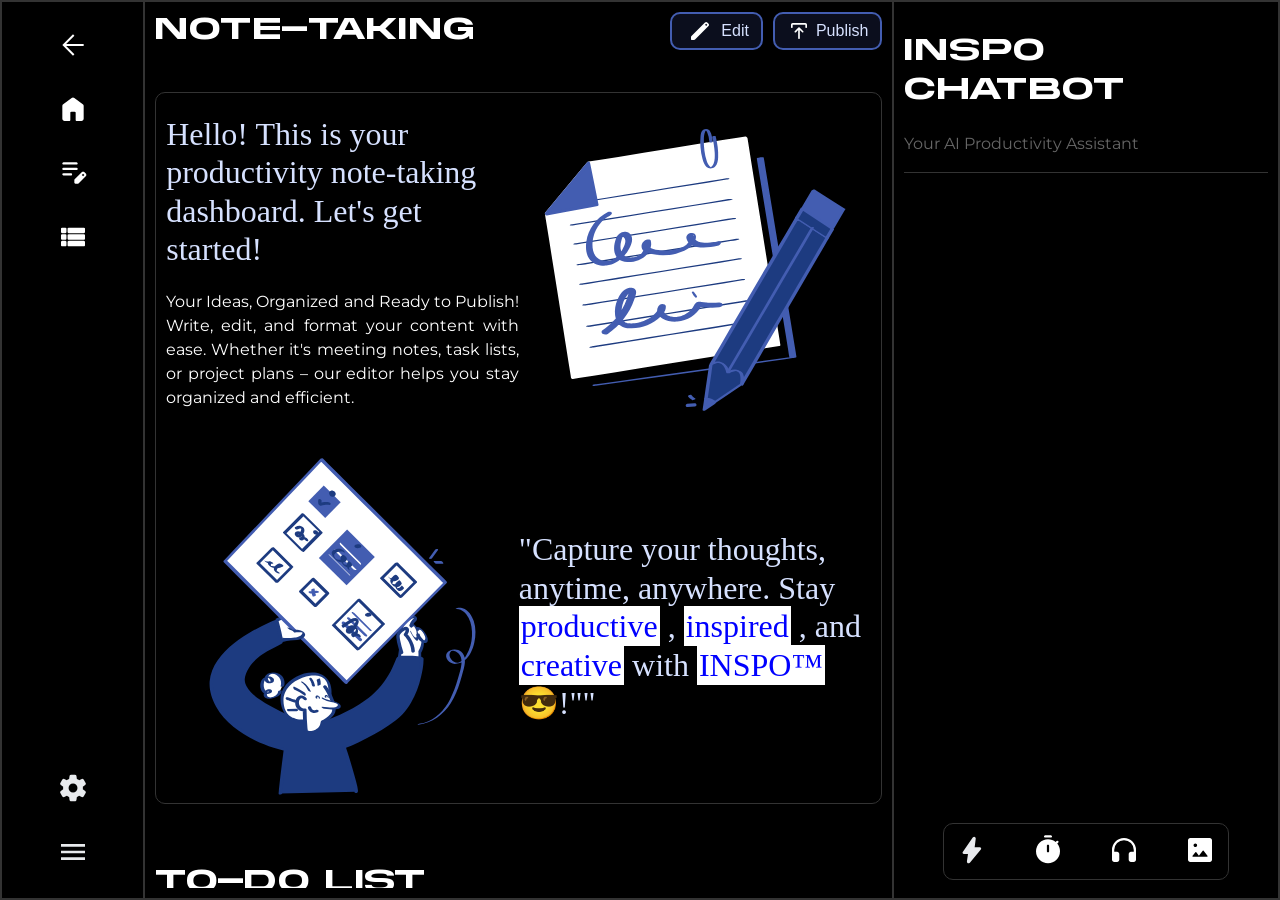
==== v2/src/index.html @ 45ead576 "Add files via upload" ====
<!DOCTYPE html>
<html lang="en">
<head>
    <meta charset="UTF-8">
    <meta name="viewport" content="width=device-width, initial-scale=1.0">
    <title>INSPO</title>
    <link rel="stylesheet" href="/v2/src/style.css">
    <link href="https://cdn.quilljs.com/1.3.6/quill.snow.css" rel="stylesheet">
    <link rel="stylesheet" href="https://cdnjs.cloudflare.com/ajax/libs/font-awesome/6.5.2/css/all.min.css" integrity="sha512-SnH5WK+bZxgPHs44uWIX+LLJAJ9/2PkPKZ5QiAj6Ta86w+fsb2TkcmfRyVX3pBnMFcV7oQPJkl9QevSCWr3W6A==" crossorigin="anonymous" referrerpolicy="no-referrer" />
</head>
<body>
    <div class="container__layout">
        <div class="layout__items">
            <div class="layout__items-item item1">
                <div class="container__sidebar">
                    <div class="sidebar__item item1">
                        <button onclick="scrollIntoSection()" class="sidebar__scrollbtn" data-target="back">
                            <svg xmlns="http://www.w3.org/2000/svg" height="32px" viewBox="0 -960 960 960" width="32px" fill="#fff"><path d="m274-450 248 248-42 42-320-320 320-320 42 42-248 248h526v60H274Z"/></svg>
                        </button>
                        <button onclick="scrollIntoSection()" class="sidebar__scrollbtn" data-target="home">
                            <svg xmlns="http://www.w3.org/2000/svg" height="32px" viewBox="0 -960 960 960" width="32px" fill="#fff"><path d="M160-186.67v-380q0-15.83 7.08-30 7.09-14.16 19.59-23.33L440-810q17.45-13.33 39.89-13.33T520-810l253.33 190q12.5 9.17 19.59 23.33 7.08 14.17 7.08 30v380q0 27.5-19.58 47.09Q760.83-120 733.33-120h-140q-14.16 0-23.75-9.58-9.58-9.59-9.58-23.75v-213.34q0-14.16-9.58-23.75-9.59-9.58-23.75-9.58h-93.34q-14.16 0-23.75 9.58-9.58 9.59-9.58 23.75v213.34q0 14.16-9.58 23.75-9.59 9.58-23.75 9.58h-140q-27.5 0-47.09-19.58Q160-159.17 160-186.67Z"/></svg>
                        </button>
                        <!-- Note-taking -->
                        <button onclick="scrollIntoSection()" class="sidebar__scrollbtn" data-target="text-editor">
                            <svg xmlns="http://www.w3.org/2000/svg" height="32px" viewBox="0 -960 960 960" width="32px" fill="#fff"><path d="M193.33-406.67q-14.16 0-23.75-9.61-9.58-9.62-9.58-23.84 0-14.21 9.58-23.71 9.59-9.5 23.75-9.5H420q14.17 0 23.75 9.61 9.58 9.62 9.58 23.84 0 14.21-9.58 23.71t-23.75 9.5H193.33Zm0-163.33q-14.16 0-23.75-9.62-9.58-9.61-9.58-23.83 0-14.22 9.58-23.72 9.59-9.5 23.75-9.5h393.34q14.16 0 23.75 9.62 9.58 9.62 9.58 23.83 0 14.22-9.58 23.72-9.59 9.5-23.75 9.5H193.33Zm0-163.33q-14.16 0-23.75-9.62-9.58-9.62-9.58-23.83 0-14.22 9.58-23.72 9.59-9.5 23.75-9.5h393.34q14.16 0 23.75 9.62 9.58 9.61 9.58 23.83 0 14.22-9.58 23.72-9.59 9.5-23.75 9.5H193.33Zm326.67 540v-76q0-6.38 2.33-12.36 2.34-5.98 7.67-11.31l210.74-209.85q9.08-9.08 20.17-13.11Q772-520 783-520q12 0 23 4.5t20 13.5l37 37q8.67 9 12.83 20 4.17 11 4.17 22t-4.33 22.5q-4.34 11.5-13.39 20.58L653-170q-5.33 5.33-11.31 7.67-5.98 2.33-12.36 2.33h-76q-14.16 0-23.75-9.58-9.58-9.59-9.58-23.75ZM783-384l37-39-37-37-38 38 38 38ZM580-220h38l121-122-18-19-19-18-122 121v38Zm0 0v-38l122-121 37 37-121 122h-38Z"/></svg>
                        </button> 
                        <!-- To-do list -->
                        <button onclick="scrollIntoSection()" class="sidebar__scrollbtn" data-target="todo-list">
                            <svg xmlns="http://www.w3.org/2000/svg" height="32px" viewBox="0 -960 960 960" width="32px" fill="#fff"><path d="M840-480ZM153.33-595.33q-14.16 0-23.75-9.59-9.58-9.58-9.58-23.75v-98q0-14.16 9.58-23.75 9.59-9.58 23.75-9.58h97.34q14.16 0 23.75 9.58 9.58 9.59 9.58 23.75v98q0 14.17-9.58 23.75-9.59 9.59-23.75 9.59h-97.34Zm197.34 0q-14.17 0-23.75-9.59-9.59-9.58-9.59-23.75v-98q0-14.16 9.59-23.75 9.58-9.58 23.75-9.58h456q14.16 0 23.75 9.58 9.58 9.59 9.58 23.75v98q0 14.17-9.58 23.75-9.59 9.59-23.75 9.59h-456Zm0 197.33q-14.17 0-23.75-9.58-9.59-9.59-9.59-23.75v-97.34q0-14.16 9.59-23.75 9.58-9.58 23.75-9.58h456q14.16 0 23.75 9.58 9.58 9.59 9.58 23.75v97.34q0 14.16-9.58 23.75-9.59 9.58-23.75 9.58h-456Zm0 198q-14.17 0-23.75-9.58-9.59-9.59-9.59-23.75v-98q0-14.17 9.59-23.75 9.58-9.59 23.75-9.59h456q14.16 0 23.75 9.59 9.58 9.58 9.58 23.75v98q0 14.16-9.58 23.75-9.59 9.58-23.75 9.58h-456Zm-197.34 0q-14.16 0-23.75-9.58-9.58-9.59-9.58-23.75v-98q0-14.17 9.58-23.75 9.59-9.59 23.75-9.59h97.34q14.16 0 23.75 9.59 9.58 9.58 9.58 23.75v98q0 14.16-9.58 23.75-9.59 9.58-23.75 9.58h-97.34Zm0-198q-14.16 0-23.75-9.58-9.58-9.59-9.58-23.75v-97.34q0-14.16 9.58-23.75 9.59-9.58 23.75-9.58h97.34q14.16 0 23.75 9.58 9.58 9.59 9.58 23.75v97.34q0 14.16-9.58 23.75-9.59 9.58-23.75 9.58h-97.34Z"/></svg>
                        </button> 
                    </div>
                    <div class="sidebar__item item2">
                        <button onclick="scrollIntoSection()" class="sidebar__scrollbtn" data-target="setting">
                            <svg xmlns="http://www.w3.org/2000/svg" height="32px" viewBox="0 -960 960 960" width="32px" fill="#e8eaed"><path d="M425-80q-18.33 0-32.17-12-13.83-12-16.5-30l-13-84.67q-17-6.33-34.83-16.66-17.83-10.34-32.17-21.67l-78 35.33Q200.67-202 183-208q-17.67-6-27.67-22.33L101-327q-10-16.33-5.67-34.33 4.34-18 19.34-29.67l71-52.67q-1.67-8.33-2-18.16-.34-9.84-.34-18.17 0-8.33.34-18.17.33-9.83 2-18.16l-71-52.67q-15-11.67-19.34-29.67Q91-616.67 101-633l54.33-96.67Q165.33-746 183-752t35.33 1.67l78 35.33q14.34-11.33 32.34-21.67 18-10.33 34.66-16l13-85.33q2.67-18 16.5-30 13.84-12 32.17-12h110q18.33 0 32.17 12 13.83 12 16.5 30l13 84.67q17 6.33 35.16 16.33 18.17 10 31.84 22l78-35.33q17.66-7.67 35-1.67Q794-746 804-729.67L859-633q10 16.33 5.67 34.67Q860.33-580 845.33-569l-71 51.33q1.67 9 2 18.84.34 9.83.34 18.83 0 9-.34 18.5Q776-452 774-443l71 52q15 11 19.33 29.33 4.34 18.34-5.66 34.67L804-230.33Q794-214 776.33-208q-17.66 6-35.33-1.67L663.67-245q-14.34 11.33-32 22-17.67 10.67-35 16.33l-13 84.67q-2.67 18-16.5 30Q553.33-80 535-80H425Zm55.67-266.67q55.33 0 94.33-39T614-480q0-55.33-39-94.33t-94.33-39q-55.67 0-94.5 39-38.84 39-38.84 94.33t38.84 94.33q38.83 39 94.5 39Z"/></svg>
                        </button> 
                        <button onclick="scrollIntoSection()" class="sidebar__scrollbtn" data-target="menu">
                            <svg xmlns="http://www.w3.org/2000/svg" height="32px" viewBox="0 -960 960 960" width="32px" fill="#e8eaed"><path d="M120-240v-80h720v80H120Zm0-200v-80h720v80H120Zm0-200v-80h720v80H120Z"/></svg>
                        </button> 
                    </div>
                </div>
            </div>
            <div class="layout__items-item item2">
                <div class="view">
                    <div class="container__text-editor" id="text-editor">
                        <div class="text-editor__toolbar">
                            <h1>Note-taking</h1>
                            <div class="toolbar-btn">
                                <button id="toggleButton">
                                    <svg xmlns="http://www.w3.org/2000/svg" height="24px" viewBox="0 -960 960 960" width="32px" fill="#fff"><path d="M153.33-120q-14.33 0-23.83-9.5-9.5-9.5-9.5-23.83v-81q0-13.34 5.33-25.84 5.34-12.5 14.34-21.5l539.66-538.66q9.34-9 21.5-14 12.17-5 25.5-5 12.67 0 25 5 12.34 5 22 14.33L821-772q10 9.67 14.5 22t4.5 24.67q0 12.66-4.83 25.16-4.84 12.5-14.17 21.84L281.67-139.67q-9 9-21.5 14.34-12.5 5.33-25.84 5.33h-81Zm574-560.67L772.67-726l-46-46-45.34 45.33 46 46Z"/></svg>
                                    Edit
                                </button>
                                <button id="saveButton">
                                    <svg xmlns="http://www.w3.org/2000/svg" height="24px" viewBox="0 -960 960 960" width="24px" fill="#fff"><path d="m446.67-516-91 91q-9.87 10-23.44 9.5-13.56-.5-23.82-10.5-9.41-10-9.58-23.67-.16-13.66 9.84-23.66l148-148q5.33-5.34 11.09-7.5 5.75-2.17 12.33-2.17t12.24 2.17q5.67 2.16 11 7.5L652-472.67q10 10 9.83 23.34-.16 13.33-9.57 23.33-10.26 10-24.09 10.17-13.84.16-23.84-9.84l-91-90.33v322.67q0 14.16-9.61 23.75-9.62 9.58-23.84 9.58-14.21 0-23.71-9.58-9.5-9.59-9.5-23.75V-516ZM160-631.33v-102q0-27 19.83-46.84Q199.67-800 226.67-800h506.66q27 0 46.84 19.83Q800-760.33 800-733.33v102q0 14.16-9.62 23.75-9.61 9.58-23.83 9.58-14.22 0-23.72-9.58-9.5-9.59-9.5-23.75v-102H226.67v102q0 14.16-9.62 23.75-9.62 9.58-23.83 9.58-14.22 0-23.72-9.58-9.5-9.59-9.5-23.75Z"/></svg>
                                    Publish
                                </button>
                            </div>
                        </div>
                        <div class="editor-container">
                            <div id="editor"></div>
                        </div>
                        <div class="output">
                            <div class="output__content" id="outputContent">
                                <!-- Default welcome message displayed in output -->
                                <div class="content__header">
                                    <div class="header-item">
                                        <h1>Hello! This is your productivity note-taking dashboard. Let's get started!</h1>
                                        <p>
                                            Your Ideas, Organized and Ready to Publish!
                                            Write, edit, and format your content with ease. Whether it's meeting notes, 
                                            task lists, or project plans – our editor helps you stay organized and efficient. 
                                        </p>
                                    </div>
                                    <div class="header-item">
                                        <img src="/v2/static/svg/illustration-note-taking-2.svg" alt="">
                                    </div>
                                </div>
                                <div class="content__footer">
                                    <img src="/v2/static/svg/illustration-text-editor.svg" alt="svg">
                                    <h1>
                                        "Capture your thoughts, anytime, anywhere.
                                        Stay <span>productive</span> , <span>inspired</span> , and 
                                        <span>creative</span> with <span>INSPO™</span> 😎!""
                                    </h1>
                                </div>
                            </div>                                                                                                                                                                                                                                                                                          
                        </div>
                    </div>
                    <div style="margin: 20px; padding: 10px;" class="space"></div>
                    <div class="container__todolist" id="todo-list">
                        <h1>To-Do List</h1>
                        <div class="todolist__header">
                            <p>Manage your to-do list</p>
                            <div class="header-date">
                                <svg xmlns="http://www.w3.org/2000/svg" height="24px" viewBox="0 -960 960 960" width="24px" fill="#e8eaed"><path d="M480-400q-17 0-28.5-11.5T440-440q0-17 11.5-28.5T480-480q17 0 28.5 11.5T520-440q0 17-11.5 28.5T480-400Zm-160 0q-17 0-28.5-11.5T280-440q0-17 11.5-28.5T320-480q17 0 28.5 11.5T360-440q0 17-11.5 28.5T320-400Zm320 0q-17 0-28.5-11.5T600-440q0-17 11.5-28.5T640-480q17 0 28.5 11.5T680-440q0 17-11.5 28.5T640-400ZM480-240q-17 0-28.5-11.5T440-280q0-17 11.5-28.5T480-320q17 0 28.5 11.5T520-280q0 17-11.5 28.5T480-240Zm-160 0q-17 0-28.5-11.5T280-280q0-17 11.5-28.5T320-320q17 0 28.5 11.5T360-280q0 17-11.5 28.5T320-240Zm320 0q-17 0-28.5-11.5T600-280q0-17 11.5-28.5T640-320q17 0 28.5 11.5T680-280q0 17-11.5 28.5T640-240ZM180-80q-24 0-42-18t-18-42v-620q0-24 18-42t42-18h65v-60h65v60h340v-60h65v60h65q24 0 42 18t18 42v620q0 24-18 42t-42 18H180Zm0-60h600v-430H180v430Z"/></svg>
                                <div class="date" id="currentDate"></div>
                            </div>
                        </div>
                        <div class="container__toolbar">
                            <input type="text" id="taskInput" placeholder="Enter a new task">
                            <div class="toolbar__btn">
                                <button class="btn" onclick="addTask()">
                                    <svg xmlns="http://www.w3.org/2000/svg" height="24px" viewBox="0 -960 960 960" width="24px" fill="#fff"><path d="M446.67-446.67H233.33q-14.16 0-23.75-9.61-9.58-9.62-9.58-23.84 0-14.21 9.58-23.71 9.59-9.5 23.75-9.5h213.34v-213.34q0-14.16 9.61-23.75 9.62-9.58 23.84-9.58 14.21 0 23.71 9.58 9.5 9.59 9.5 23.75v213.34h213.34q14.16 0 23.75 9.61 9.58 9.62 9.58 23.84 0 14.21-9.58 23.71-9.59 9.5-23.75 9.5H513.33v213.34q0 14.16-9.61 23.75-9.62 9.58-23.84 9.58-14.21 0-23.71-9.58-9.5-9.59-9.5-23.75v-213.34Z"/></svg>
                                    Add
                                </button>
                                <button class="btn" id="clearAll" onclick="clearAllTasks()">
                                    <svg xmlns="http://www.w3.org/2000/svg" height="24px" viewBox="0 -960 960 960" width="24px" fill="#fff"><path d="M153.33-280q-14.16 0-23.75-9.62-9.58-9.61-9.58-23.83 0-14.22 9.58-23.72 9.59-9.5 23.75-9.5h493.34q14.16 0 23.75 9.62 9.58 9.62 9.58 23.83 0 14.22-9.58 23.72-9.59 9.5-23.75 9.5H153.33Zm80-166.67q-14.16 0-23.75-9.61-9.58-9.62-9.58-23.84 0-14.21 9.58-23.71 9.59-9.5 23.75-9.5h493.34q14.16 0 23.75 9.61 9.58 9.62 9.58 23.84 0 14.21-9.58 23.71-9.59 9.5-23.75 9.5H233.33Zm80-166.66q-14.16 0-23.75-9.62-9.58-9.62-9.58-23.83 0-14.22 9.58-23.72 9.59-9.5 23.75-9.5h493.34q14.16 0 23.75 9.62 9.58 9.61 9.58 23.83 0 14.22-9.58 23.72-9.59 9.5-23.75 9.5H313.33Z"/></svg>
                                    Clear All
                                </button>
                            </div>
                        </div>
                        <ul id="taskList"></ul>
                    </div>
                    <script src="/v2/components/to-do-list/todoList.js"></script>
                    <!-- Include the Quill library -->
                    <script src="https://cdn.quilljs.com/1.3.6/quill.js"></script>
                    <script type="module" src="/v2/components/text-editor/textEditor.js"></script>
                </div>
            </div>
            <div class="layout__items-item item3">
                <div class="view">
                    <div class="container__panel">
                        <div class="panel__items">
                            <div class="panel-item">
                                <h1>Inspo Chatbot</h1>
                                <p style="color: var(--base-pure-tide-40-black);">Your AI Productivity Assistant</p>
                                <iframe id="chatbot" class="chatbot" width="100%" height="800px" src="https://socialist-dev.github.io/inspo-chatbot-v1/" frameborder="0"></iframe>
                            </div>
                            <div class="panel-item" id="pomodoro">
                                <h1>Pomofocus</h1>
                                <p style="color: var(--base-pure-tide-40-black);">Productive with Pomodoro</p>
                                <iframe id="pomodoroApp" style="border-radius: 12px;" scrolling="no" width="100%" height="500" src="https://pomofocus.io/" frameborder="0" loading="lazy"></iframe>
                            </div>
                            <div class="panel-item" id="music">
                                <h1>Mood</h1>
                                <div class="item__header">
                                    <p style="color: var(--base-pure-tide-40-black)">Boost Your Groove</p>
                                    <div class="header-btn">
                                        <div class="music-btn spotify-btn">
                                            <i onclick="switchIntoSpotify()" class="fa-brands fa-spotify fa-xl"></i>
                                            <p>Spotify</p>
                                        </div>
                                        <div class="music-btn soundcloud-btn">
                                            <i onclick="switchIntoSoundCloud()" class="fa-brands fa-soundcloud fa-xl" ></i>
                                            <p>SoundCloud</p>
                                        </div>
                                    </div>
                                </div>
                                <iframe id="music-player" style="border-radius:12px" src="https://open.spotify.com/embed/playlist/0EncHaaOPWyUSvpvwFRaS2?utm_source=generator&theme=0" width="100%" height="500" frameBorder="0" allowfullscreen="" allow="autoplay; clipboard-write; encrypted-media; fullscreen; picture-in-picture" loading="lazy"></iframe>
                                <script>
                                    function switchIntoSpotify() {
                                        document.getElementById("music-player").src = "https://open.spotify.com/embed/playlist/0EncHaaOPWyUSvpvwFRaS2?utm_source=generator&theme=0"
                                    }
                                    function switchIntoSoundCloud() {
                                        document.getElementById("music-player").src = "https://w.soundcloud.com/player/?url=https%3A//api.soundcloud.com/playlists/1711063551&color=%23ff5500&auto_play=true&hide_related=false&show_comments=true&show_user=true&show_reposts=false&show_teaser=true"
                                    }
                                </script>
                            </div>
                            <div class="panel-item">
                                <h1>Visuals</h1>
                                <img id="visual"
                                    loading="lazy" 
                                    src="/v2/static/img/logo.jpg" 
                                    alt="alt"
                                    style=" 
                                        width: 100%;
                                        height: 100vh;
                                        object-fit: cover; 
                                        object-position: center;  
                                        "
                                /> 
                            </div>
                            <!-- <div class="panel-item">
                                <h1>Cine</h1>
                            </div> -->
                        </div>
                        <div class="panel__btn">
                            <button onclick="scrollIntoSection()" style="background: none; border: none;" class="sidebar__scrollbtn" data-target="chatbot">
                                <svg xmlns="http://www.w3.org/2000/svg" height="32px" viewBox="0 -960 960 960" width="32px" fill="#e8eaed"><path d="M360-360H236q-24 0-35.5-21.5T203-423l299-430q10-14 26-19.5t33 .5q17 6 25 21t6 32l-32 259h155q26 0 36.5 23t-6.5 43L416-100q-11 13-27 17t-31-3q-15-7-23.5-21.5T328-139l32-221Z"/></svg>
                            </button>
                            <button onclick="scrollIntoSection()" style="background: none; border: none;" class="sidebar__scrollbtn" data-target="pomodoro">
                                <svg xmlns="http://www.w3.org/2000/svg" height="32px" viewBox="0 -960 960 960" width="32px" fill="#fff"><path d="M393.33-853.33q-14.16 0-23.75-9.62-9.58-9.62-9.58-23.83 0-14.22 9.58-23.72 9.59-9.5 23.75-9.5h173.34q14.16 0 23.75 9.62 9.58 9.61 9.58 23.83 0 14.22-9.58 23.72-9.59 9.5-23.75 9.5H393.33Zm86.79 444.66q14.21 0 23.71-9.58t9.5-23.75v-166.67q0-14.16-9.61-23.75-9.62-9.58-23.84-9.58-14.21 0-23.71 9.58-9.5 9.59-9.5 23.75V-442q0 14.17 9.61 23.75 9.62 9.58 23.84 9.58Zm-.12 328q-74 0-139.5-28.5T226-186.67q-49-49-77.5-114.5T120-440.67q0-74 28.5-139.5t77.5-114.5q49-49 114.5-77.5t139.5-28.5q65.33 0 123.33 21.34 58 21.33 105.34 60.66L738-748q9.67-9.67 23.67-9.67 14 0 23.66 9.67 9.67 9.67 9.67 23.67 0 14-9.67 23.66L756-671.33Q792.67-628 816.33-571 840-514 840-440.67q0 74-28.5 139.5T734-186.67q-49 49-114.5 77.5T480-80.67Z"/></svg>
                            </button>
                            <button onclick="scrollIntoSection()" style="background: none; border: none;" class="sidebar__scrollbtn" data-target="music">
                                <svg xmlns="http://www.w3.org/2000/svg" height="32px" viewBox="0 -960 960 960" width="32px" fill="#fff"><path d="M272-120h-85.33q-27 0-46.84-19.83Q120-159.67 120-186.67V-480q0-75 28.5-140.5t77-114q48.5-48.5 114-77T480-840q75 0 140.5 28.5t114 77q48.5 48.5 77 114T840-480v293.33q0 27-19.83 46.84Q800.33-120 773.33-120H688q-27.5 0-47.08-19.58-19.59-19.59-19.59-47.09v-170.66q0-27.5 19.59-47.09Q660.5-424 688-424h85.33v-56q0-122.57-85.38-207.95T480-773.33q-122.57 0-207.95 85.38T186.67-480v56H272q27.5 0 47.08 19.58 19.59 19.59 19.59 47.09v170.66q0 27.5-19.59 47.09Q299.5-120 272-120Z"/></svg>
                            </button>
                            <button onclick="scrollIntoSection()" style="background: none; border: none;" class="sidebar__scrollbtn" data-target="visual">
                                <svg xmlns="http://www.w3.org/2000/svg" height="32px" viewBox="0 -960 960 960" width="32px" fill="#fff"><path d="M186.67-120q-27 0-46.84-19.83Q120-159.67 120-186.67v-586.66q0-27 19.83-46.84Q159.67-840 186.67-840h586.66q27 0 46.84 19.83Q840-800.33 840-773.33v586.66q0 27-19.83 46.84Q800.33-120 773.33-120H186.67Zm84-158H690q10 0 14.67-9 4.66-9-1.34-17.67l-114.66-153q-5.34-6.66-13.34-6.66T562-457.67L447.33-308l-78.66-107q-5.34-6.67-13.34-6.67T342-415l-84 110.33q-6.67 8.67-2 17.67 4.67 9 14.67 9ZM340-566.67q22.33 0 37.83-15.5t15.5-37.83q0-22.33-15.5-37.83T340-673.33q-22.33 0-37.83 15.5T286.67-620q0 22.33 15.5 37.83t37.83 15.5Z"/></svg>
                            </button>
                            <!-- <button onclick="scrollIntoSection()" style="background: none; border: none;" class="sidebar__scrollbtn" data-target="cine">
                                <svg xmlns="http://www.w3.org/2000/svg" height="32px" viewBox="0 -960 960 960" width="32px" fill="#fff"><path d="m160-800 65 130q7 14 20 22t28 8q30 0 46-25.5t2-52.5l-41-82h80l65 130q7 14 20 22t28 8q30 0 46-25.5t2-52.5l-41-82h80l65 130q7 14 20 22t28 8q30 0 46-25.5t2-52.5l-41-82h120q33 0 56.5 23.5T880-720v480q0 33-23.5 56.5T800-160H160q-33 0-56.5-23.5T80-240v-480q0-33 23.5-56.5T160-800Z"/></svg>
                            </button> -->
                        </div>
                    </div>
                    <script src="/v2/src/scrollIntoSection.js"></script>
                </div>
            </div>
        </div>
    </div>
</body>
</html>
---- v2/src/style.css ----
@import url(/v2/src/css/brand.css);
@import url(/v2/components/layout/layout.css);
@import url(/v2/components/sidebar/sidebar.css);
@import url(/v2/components/text-editor/text-editor.css);
@import url(/v2/components/sidebar/sidebar.css);
@import url(/v2/components/panel/panel.css);
@import url(/v2/components/to-do-list/todo-list.css);

body {
    margin: 0; 
    padding: 0; 
    color: #fff;
    display: flex;
    height: 100vh;
    background-color: #000;
    overflow: hidden;
}
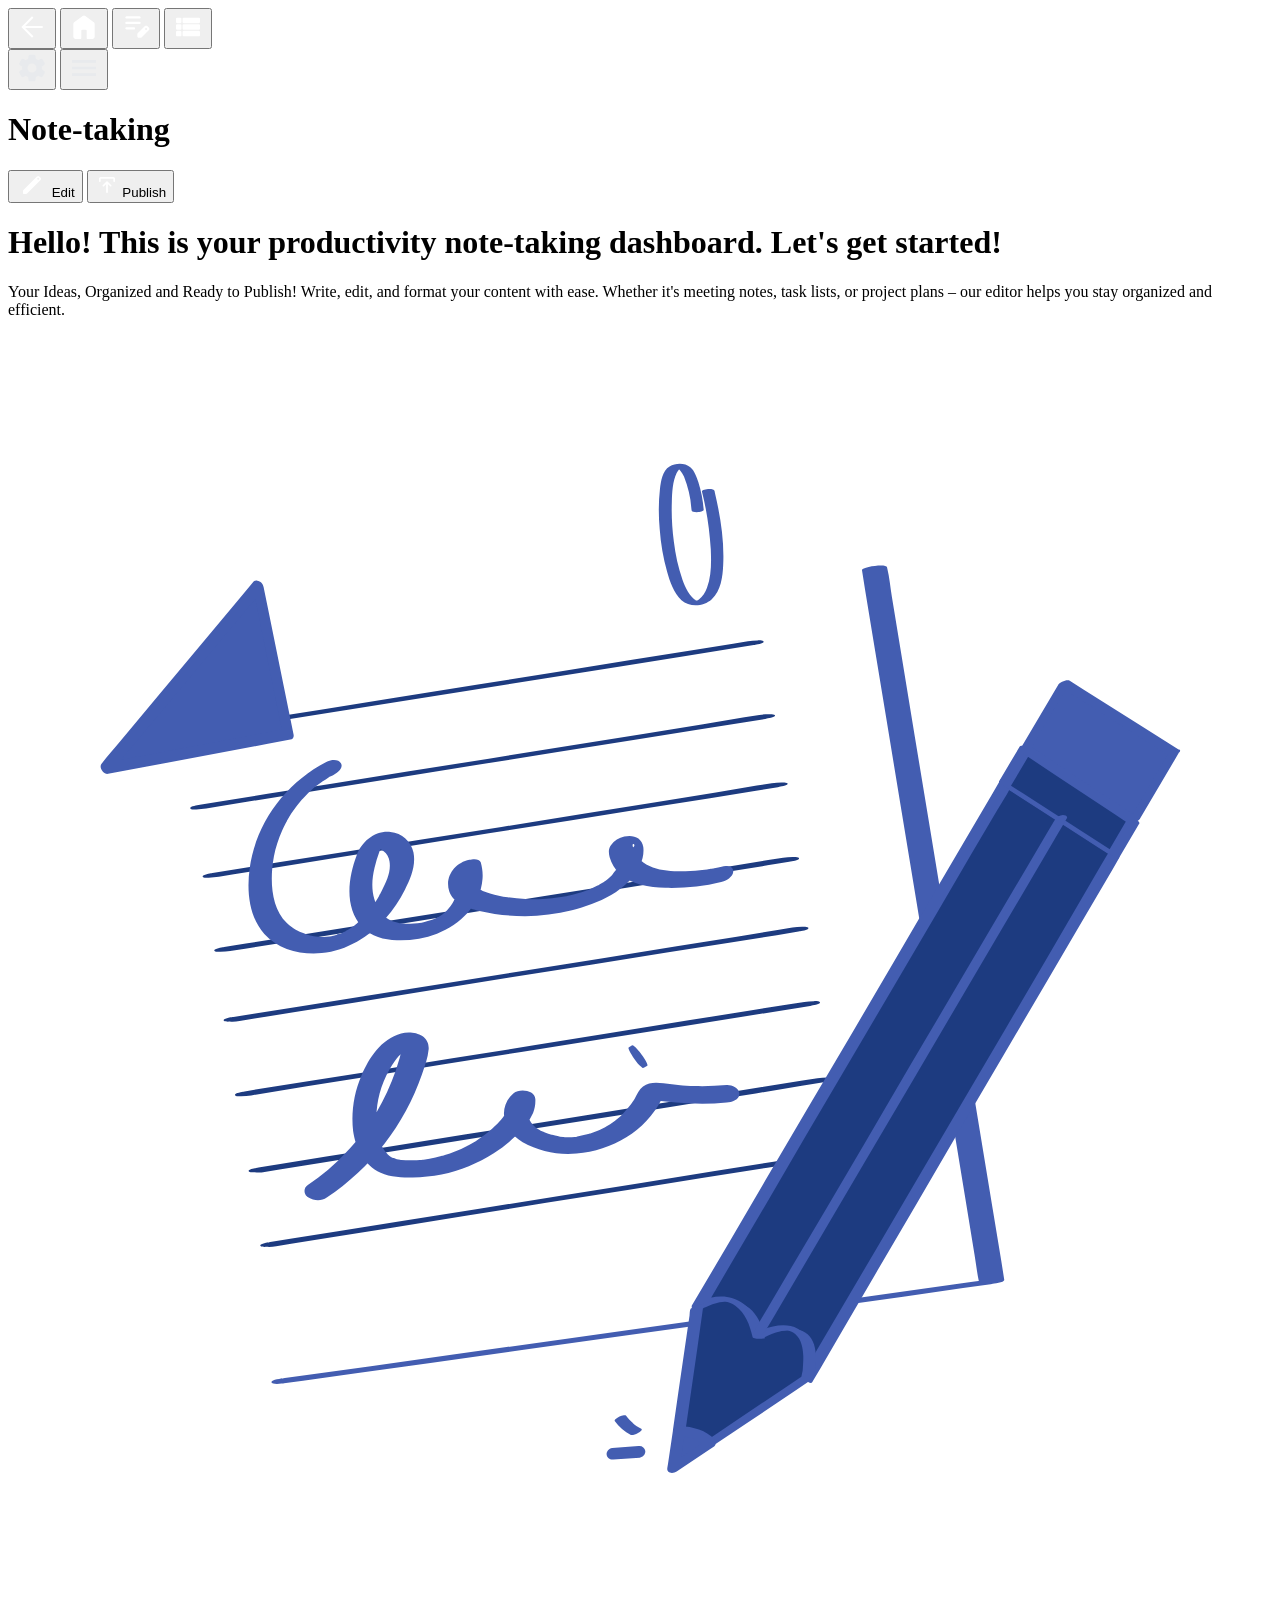
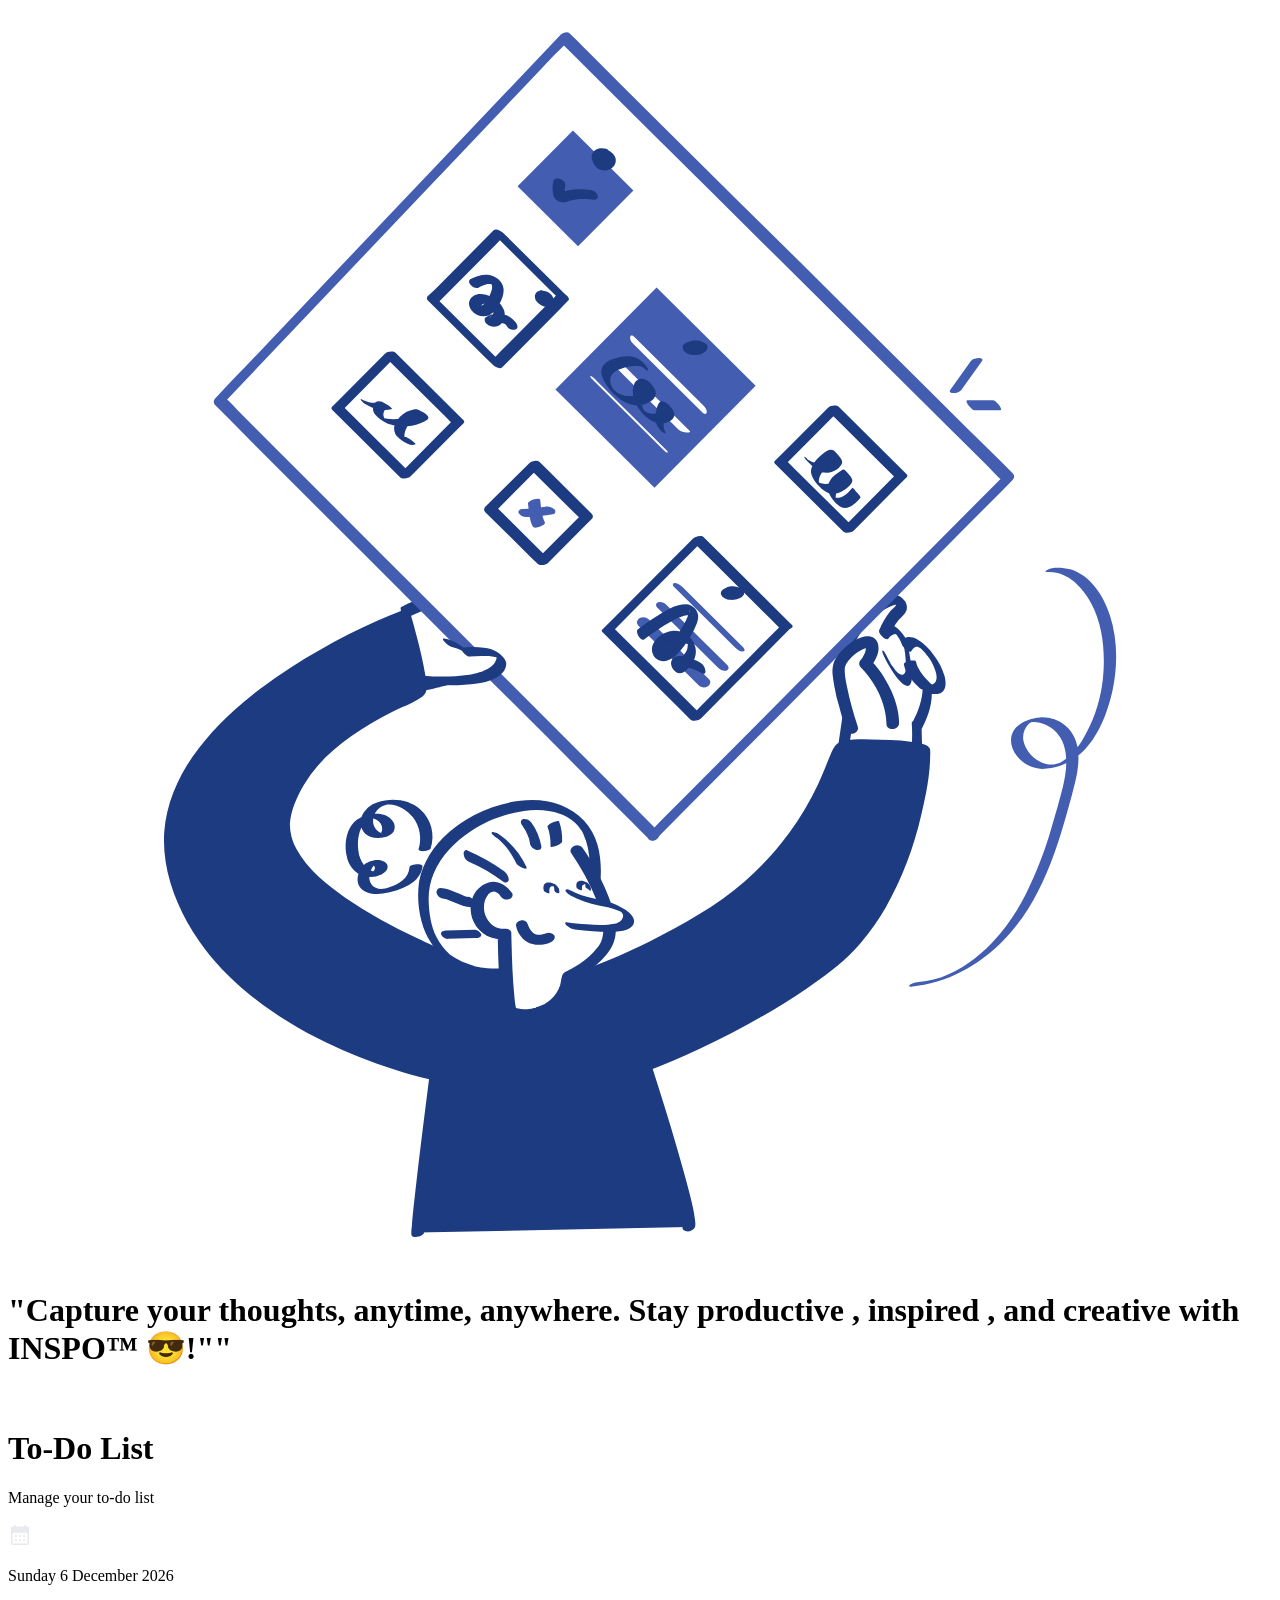
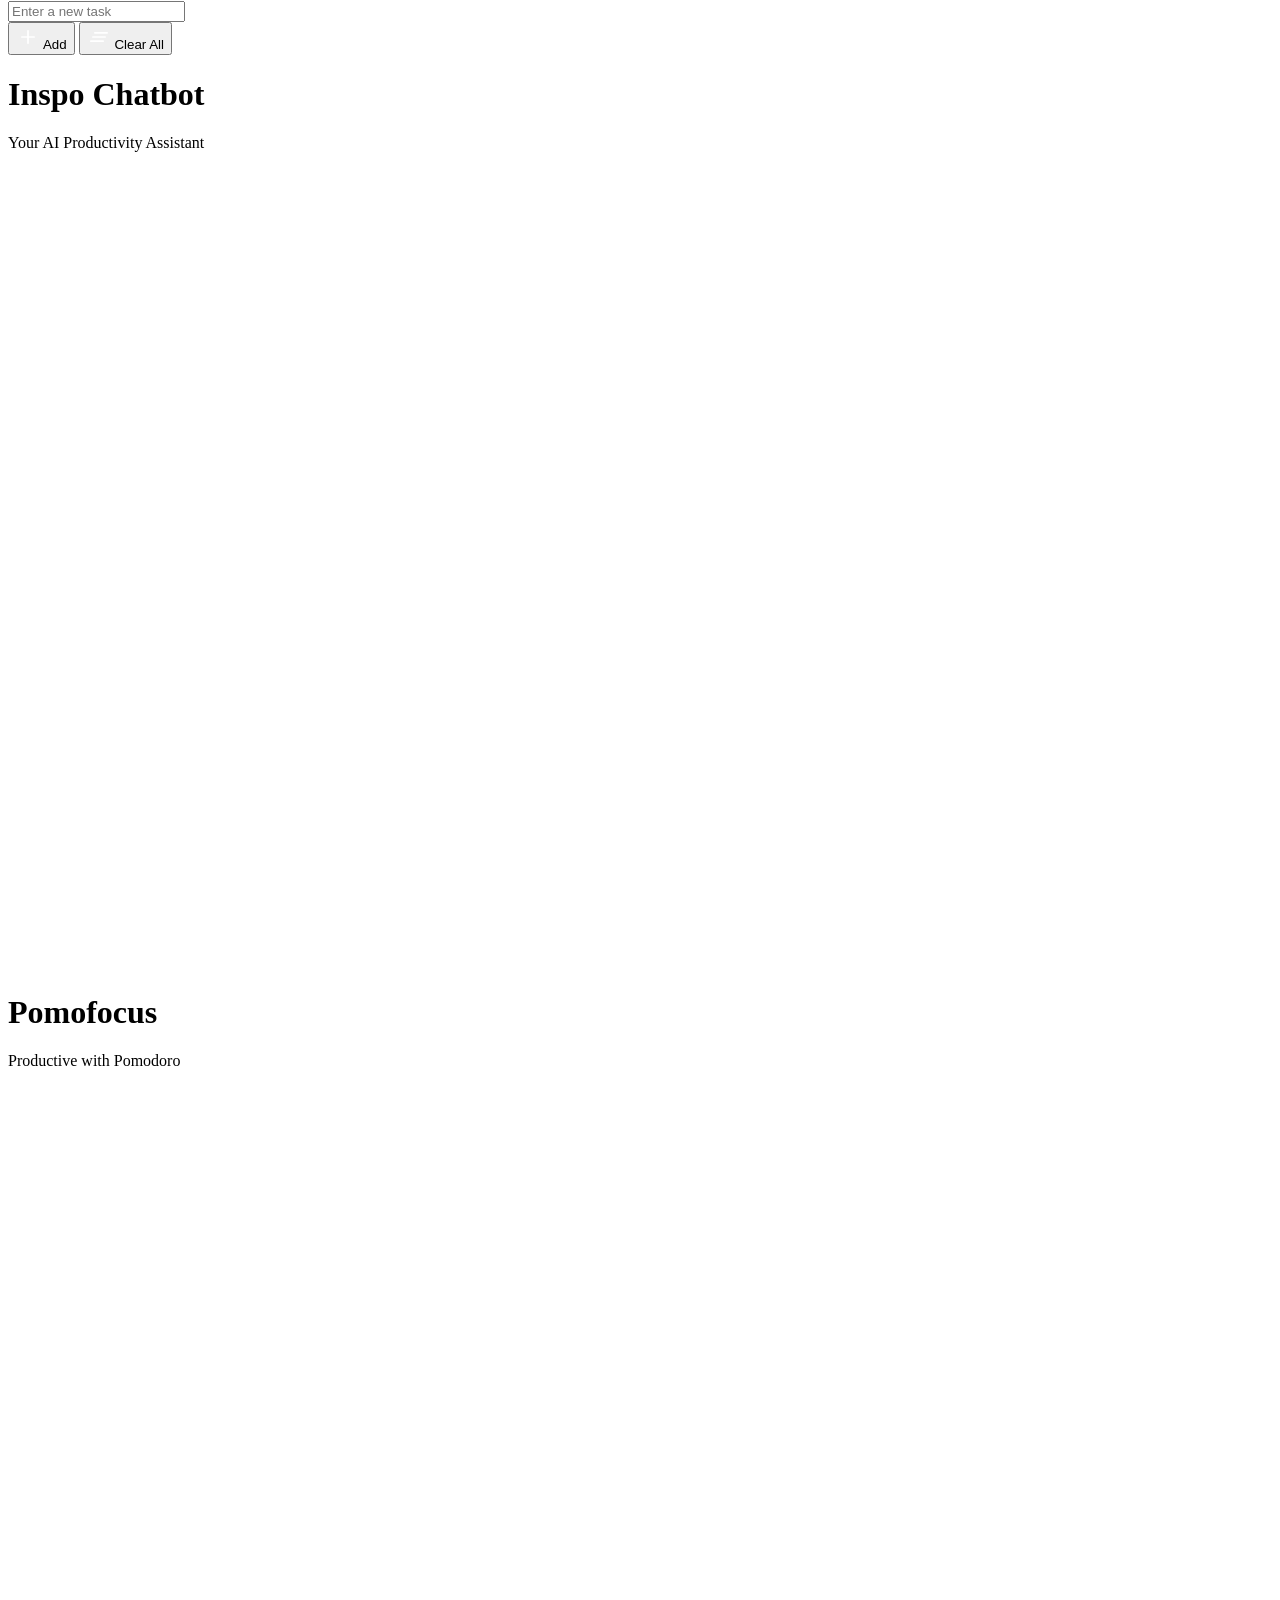
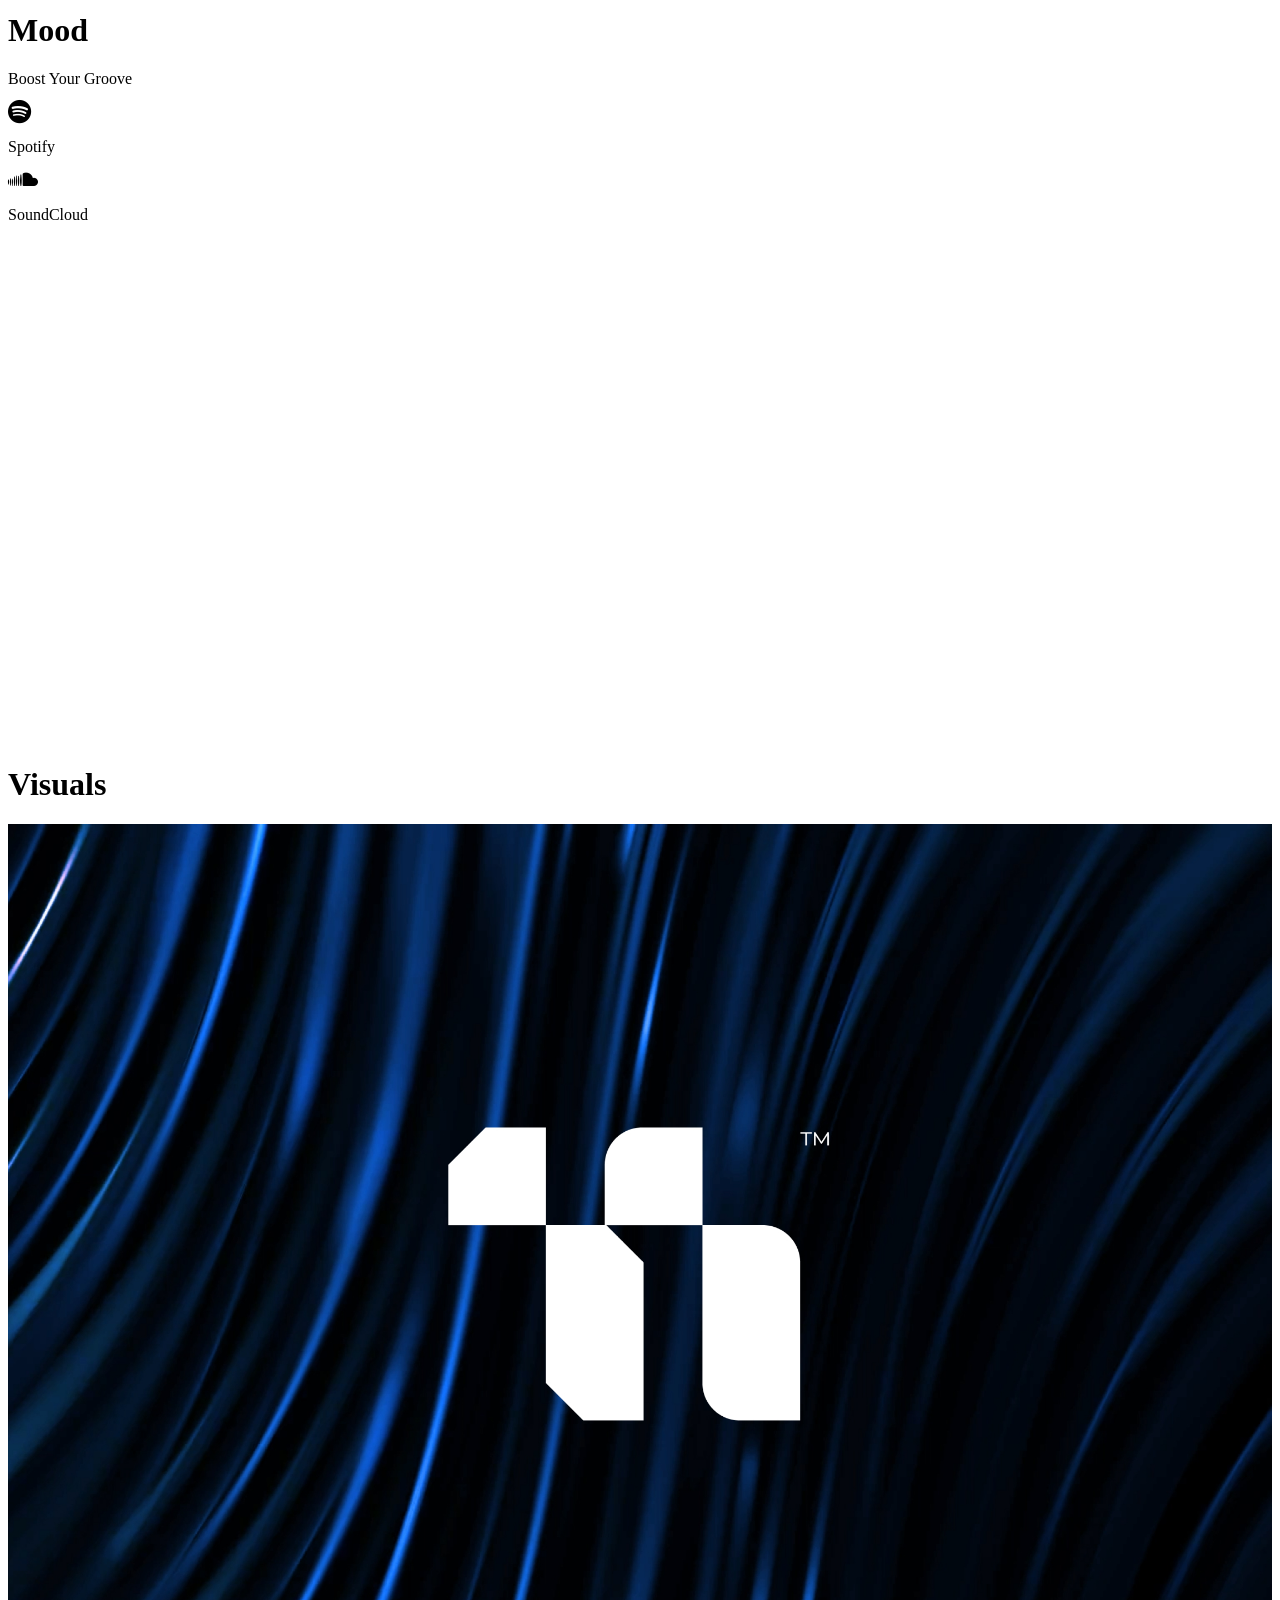
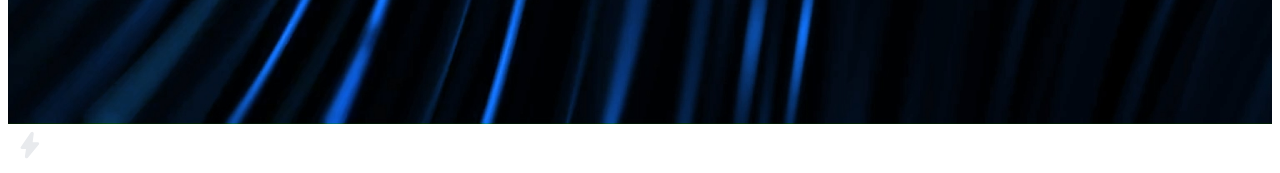
==== commit dc5f515a: "Update index.html" ====
--- a/v2/src/index.html
+++ b/v2/src/index.html
@@ -4,7 +4,7 @@
     <meta charset="UTF-8">
     <meta name="viewport" content="width=device-width, initial-scale=1.0">
     <title>INSPO</title>
-    <link rel="stylesheet" href="/v2/src/style.css">
+    <link rel="stylesheet" href="./v2/src/style.css">
     <link href="https://cdn.quilljs.com/1.3.6/quill.snow.css" rel="stylesheet">
     <link rel="stylesheet" href="https://cdnjs.cloudflare.com/ajax/libs/font-awesome/6.5.2/css/all.min.css" integrity="sha512-SnH5WK+bZxgPHs44uWIX+LLJAJ9/2PkPKZ5QiAj6Ta86w+fsb2TkcmfRyVX3pBnMFcV7oQPJkl9QevSCWr3W6A==" crossorigin="anonymous" referrerpolicy="no-referrer" />
 </head>
@@ -197,4 +197,4 @@
         </div>
     </div>
 </body>
-</html>+</html>
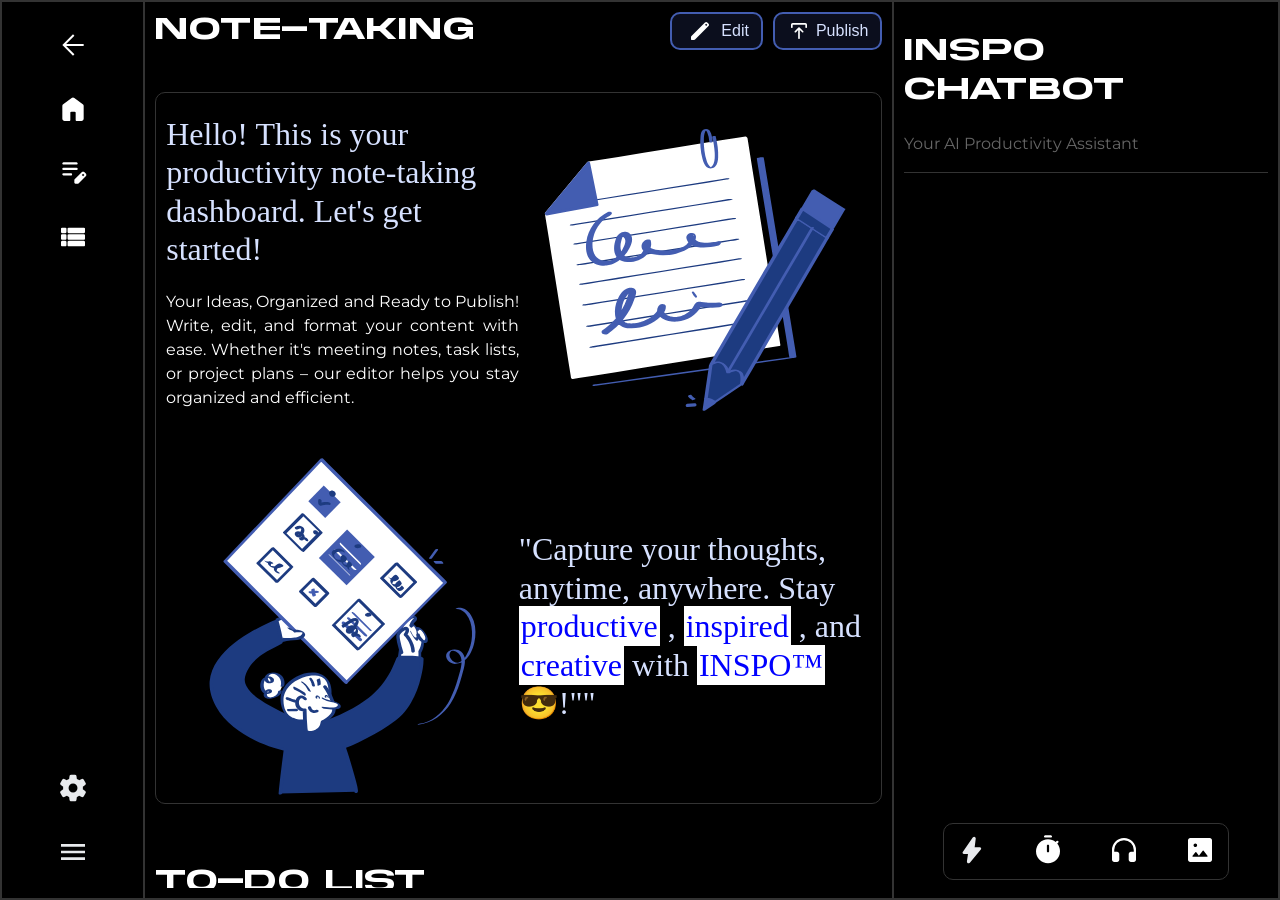
==== commit af160395: "Update index.html" ====
--- a/v2/src/index.html
+++ b/v2/src/index.html
@@ -4,7 +4,7 @@
     <meta charset="UTF-8">
     <meta name="viewport" content="width=device-width, initial-scale=1.0">
     <title>INSPO</title>
-    <link rel="stylesheet" href="./v2/src/style.css">
+    <link rel="stylesheet" href="style.css">
     <link href="https://cdn.quilljs.com/1.3.6/quill.snow.css" rel="stylesheet">
     <link rel="stylesheet" href="https://cdnjs.cloudflare.com/ajax/libs/font-awesome/6.5.2/css/all.min.css" integrity="sha512-SnH5WK+bZxgPHs44uWIX+LLJAJ9/2PkPKZ5QiAj6Ta86w+fsb2TkcmfRyVX3pBnMFcV7oQPJkl9QevSCWr3W6A==" crossorigin="anonymous" referrerpolicy="no-referrer" />
 </head>
--- a/v2/src/style.css
+++ b/v2/src/style.css
@@ -0,0 +1,17 @@
+@import url(/v2/src/css/brand.css);
+@import url(/v2/components/layout/layout.css);
+@import url(/v2/components/sidebar/sidebar.css);
+@import url(/v2/components/text-editor/text-editor.css);
+@import url(/v2/components/sidebar/sidebar.css);
+@import url(/v2/components/panel/panel.css);
+@import url(/v2/components/to-do-list/todo-list.css);
+
+body {
+    margin: 0; 
+    padding: 0; 
+    color: #fff;
+    display: flex;
+    height: 100vh;
+    background-color: #000;
+    overflow: hidden;
+}
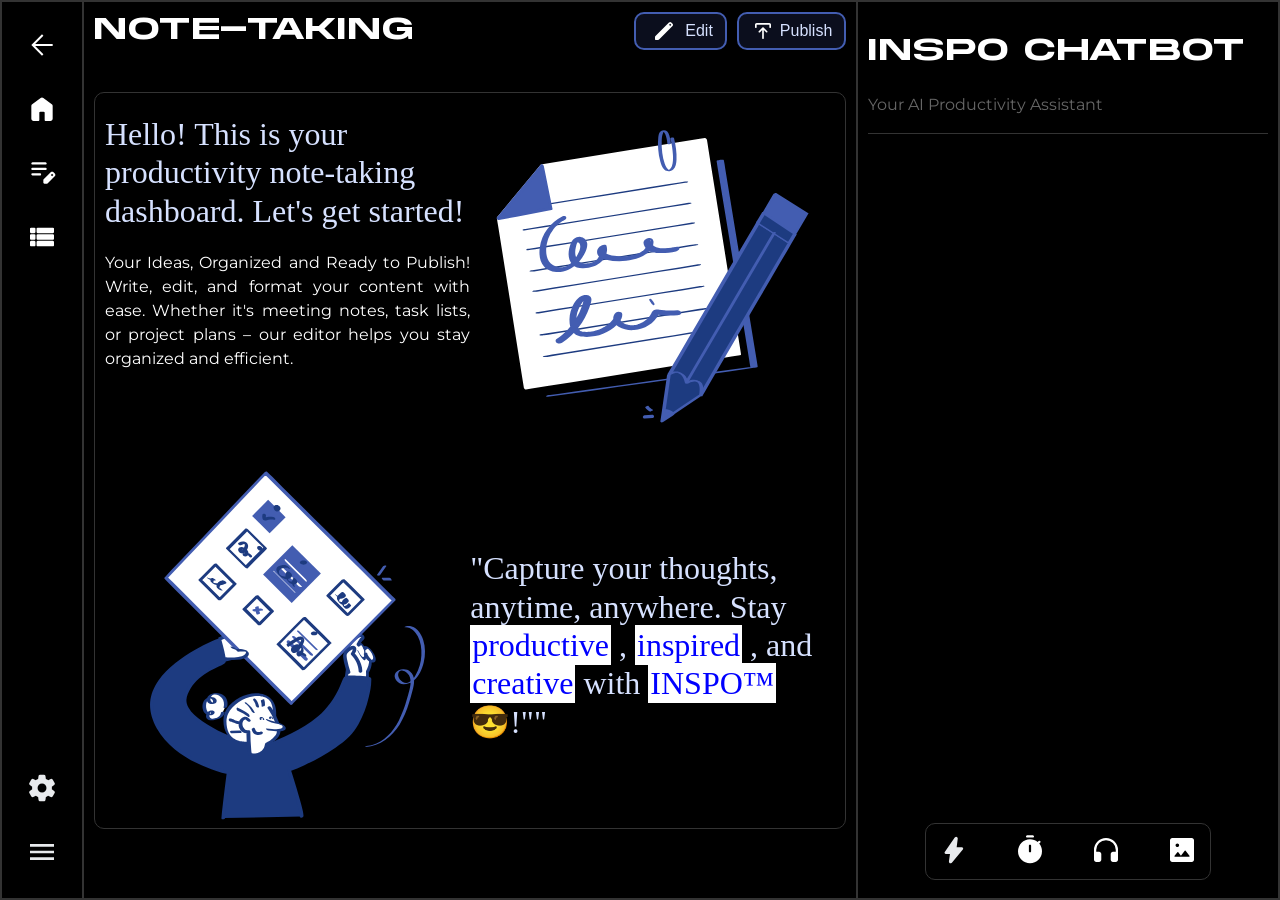
==== commit 3790c7b3: "Update index.html" ====
--- a/v2/src/index.html
+++ b/v2/src/index.html
@@ -71,11 +71,11 @@
                                         </p>
                                     </div>
                                     <div class="header-item">
-                                        <img src="/v2/static/svg/illustration-note-taking-2.svg" alt="">
+                                        <img src="../static/svg/illustration-note-taking-2.svg" alt="">
                                     </div>
                                 </div>
                                 <div class="content__footer">
-                                    <img src="/v2/static/svg/illustration-text-editor.svg" alt="svg">
+                                    <img src="../static/svg/illustration-text-editor.svg" alt="svg">
                                     <h1>
                                         "Capture your thoughts, anytime, anywhere.
                                         Stay <span>productive</span> , <span>inspired</span> , and 
@@ -110,10 +110,10 @@
                         </div>
                         <ul id="taskList"></ul>
                     </div>
-                    <script src="/v2/components/to-do-list/todoList.js"></script>
+                    <script src="../components/to-do-list/todoList.js"></script>
                     <!-- Include the Quill library -->
                     <script src="https://cdn.quilljs.com/1.3.6/quill.js"></script>
-                    <script type="module" src="/v2/components/text-editor/textEditor.js"></script>
+                    <script type="module" src="../components/text-editor/textEditor.js"></script>
                 </div>
             </div>
             <div class="layout__items-item item3">
@@ -191,7 +191,7 @@
                             </button> -->
                         </div>
                     </div>
-                    <script src="/v2/src/scrollIntoSection.js"></script>
+                    <script src="../src/scrollIntoSection.js"></script>
                 </div>
             </div>
         </div>
--- a/v2/src/style.css
+++ b/v2/src/style.css
@@ -1,10 +1,10 @@
-@import url(/v2/src/css/brand.css);
-@import url(/v2/components/layout/layout.css);
-@import url(/v2/components/sidebar/sidebar.css);
-@import url(/v2/components/text-editor/text-editor.css);
-@import url(/v2/components/sidebar/sidebar.css);
-@import url(/v2/components/panel/panel.css);
-@import url(/v2/components/to-do-list/todo-list.css);
+@import url(css/brand.css);
+@import url(../components/layout/layout.css);
+@import url(../components/sidebar/sidebar.css);
+@import url(../components/text-editor/text-editor.css);
+@import url(../components/sidebar/sidebar.css);
+@import url(../components/panel/panel.css);
+@import url(../components/to-do-list/todo-list.css);
 
 body {
     margin: 0; 
@@ -14,4 +14,4 @@
     height: 100vh;
     background-color: #000;
     overflow: hidden;
-}+}
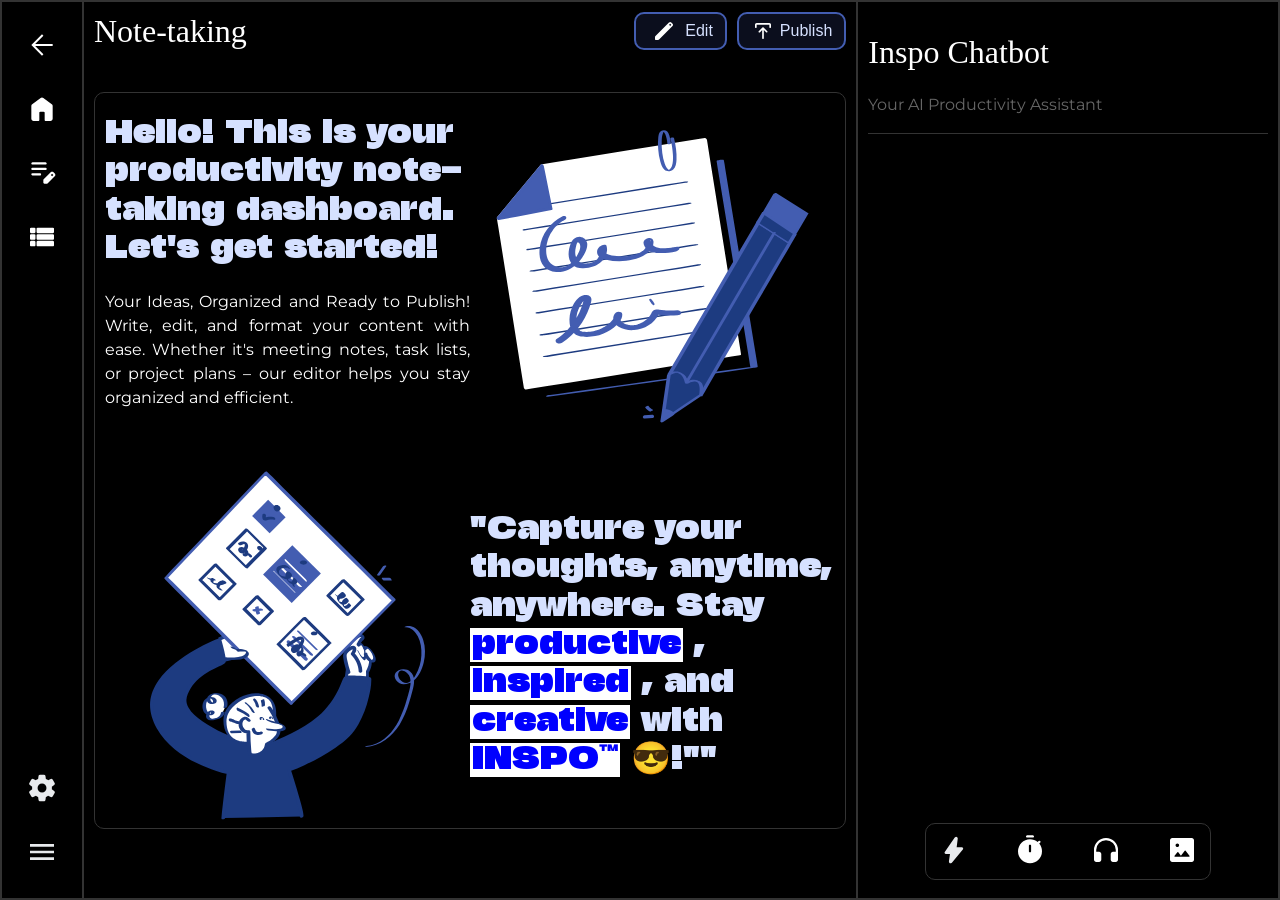
==== commit b6541ec3: "Update index.html" ====
--- a/v2/src/index.html
+++ b/v2/src/index.html
@@ -159,7 +159,7 @@
                                 <h1>Visuals</h1>
                                 <img id="visual"
                                     loading="lazy" 
-                                    src="/v2/static/img/logo.jpg" 
+                                    src="../static/img/logo.jpg" 
                                     alt="alt"
                                     style=" 
                                         width: 100%;
